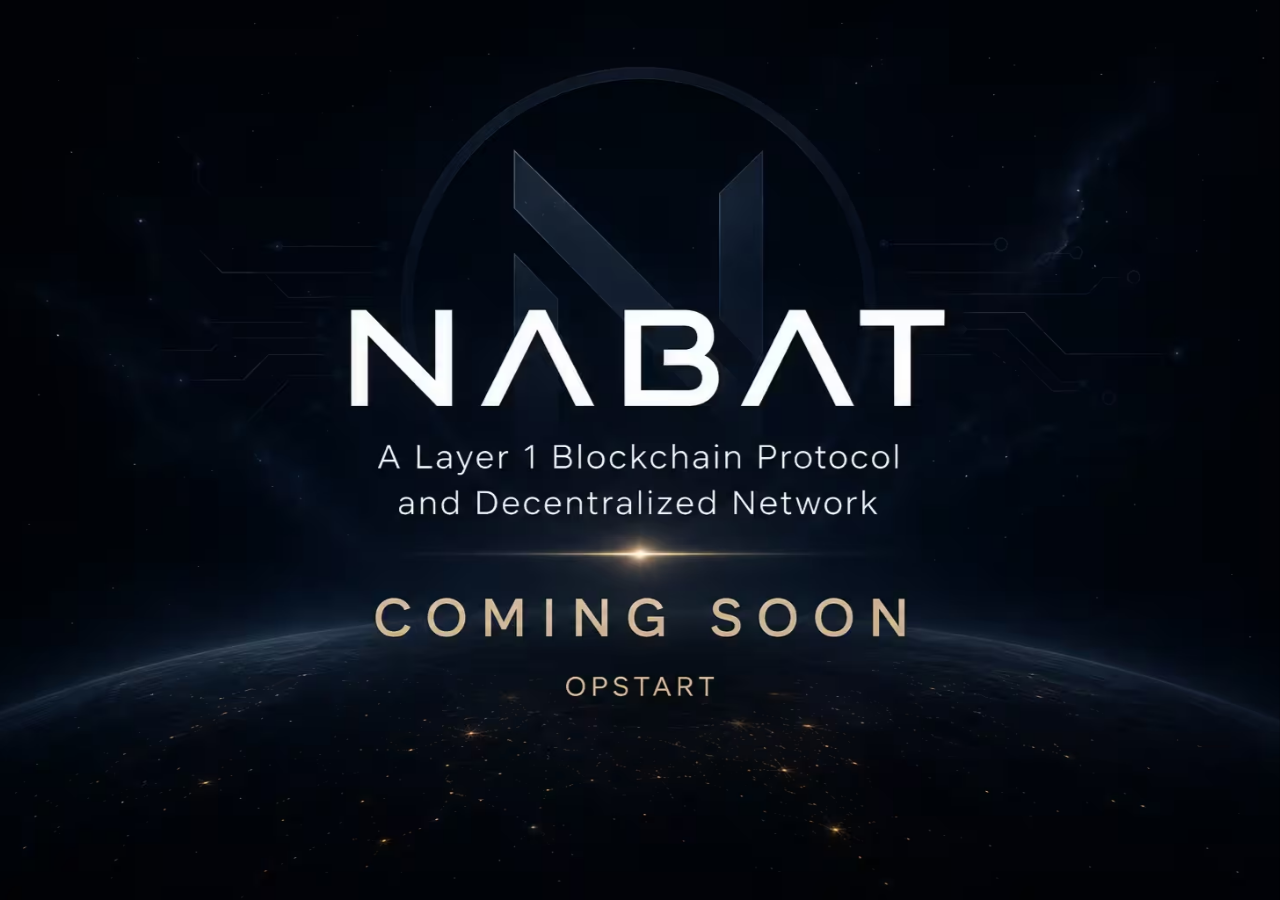
==== index.html @ c61ab837 "New fil structure" ====
<!DOCTYPE html>
<html lang="da">

<head>
  <meta charset="UTF-8">
  <meta name="viewport" content="width=device-width, initial-scale=1.0">
  <title>NABAT</title>
  <meta name="description" content="NABAT is a Layer 1 blockchain in development focused on scalable PoS infrastructure and modular architecture">
  
  <style>
    html, body {
      height: 100%;
    }
    
    body {
      margin: 0;
      min-height: 100vh;
      overflow: hidden;
      font-family: Arial, sans-serif;
      color: white;
      background: black;
    }
    
    .bg {
      position: fixed;
      top: 0;
      left: 0;
      width: 100%;
      height: 100%;
      object-fit: cover;
    }
    
    /*.content {
      position: absolute;
      top: 50%;
      left: 50%;
      transform: translate(-50%, -50%);
      text-align: center;
      z-index: 2;
    }*/
    
    h1 {
      font-size: 48px;
      margin: 0;
      letter-spacing: 2px;
    }
    
    p {
      font-size: 20px;
      opacity: 0.8;
    }
    
    /*.tag {
      margin-top: 20px;
      font-size: 14px;
      opacity: 0.6;
      letter-spacing: 1px;
    }*/
    
  </style>
</head>

<body>

<picture>
  <source srcset="background.avif" type="image/avif">
  <source srcset="background.webp" type="image/webp">
  <img class="bg" src="background.png" alt="NABAT blockchain landing page baggrund">
</picture>

  <!--
<div class="content">
  <h1>NABAT</h1>
  <p>Layer 1 Blockchain in development</p>
  <div class="tag">PoS • WASM • Modular architecture</div>
</div>
  -->

</body>
</html>
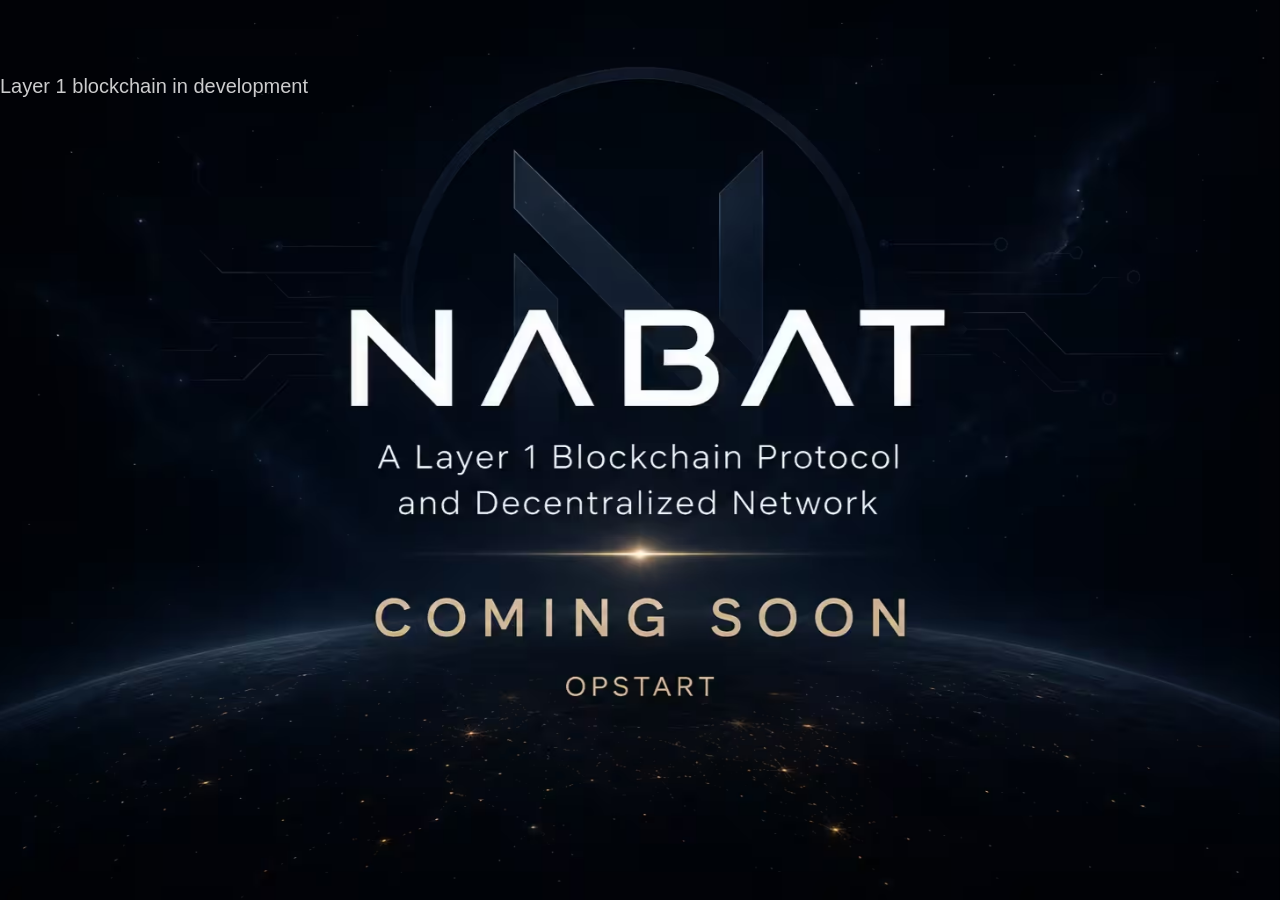
==== commit 7a648391: "Add OG image for social preview" ====
--- a/index.html
+++ b/index.html
@@ -1,72 +1,42 @@
 <!DOCTYPE html>
-<html lang="da">
+<html lang="en">
 
 <head>
   <meta charset="UTF-8">
-  <meta name="viewport" content="width=device-width, initial-scale=1.0">
-  <title>NABAT</title>
-  <meta name="description" content="NABAT is a Layer 1 blockchain in development focused on scalable PoS infrastructure and modular architecture">
+  <meta name="viewport" content="width=device-width, initial-scale=1.0">  
+  <meta name="description" content="NABAT is a Layer 1 blockchain in development focused on scalable Proof-of-Stake infrastructure and modular architecture">
+     
+  <link rel="stylesheet" href="css/style.css">  
+  <title>NABAT - Layer 1 Blockchain in Development</title>
+
+
+
   
-  <style>
-    html, body {
-      height: 100%;
-    }
-    
-    body {
-      margin: 0;
-      min-height: 100vh;
-      overflow: hidden;
-      font-family: Arial, sans-serif;
-      color: white;
-      background: black;
-    }
-    
-    .bg {
-      position: fixed;
-      top: 0;
-      left: 0;
-      width: 100%;
-      height: 100%;
-      object-fit: cover;
-    }
-    
-    /*.content {
-      position: absolute;
-      top: 50%;
-      left: 50%;
-      transform: translate(-50%, -50%);
-      text-align: center;
-      z-index: 2;
-    }*/
-    
-    h1 {
-      font-size: 48px;
-      margin: 0;
-      letter-spacing: 2px;
-    }
-    
-    p {
-      font-size: 20px;
-      opacity: 0.8;
-    }
-    
-    /*.tag {
-      margin-top: 20px;
-      font-size: 14px;
-      opacity: 0.6;
-      letter-spacing: 1px;
-    }*/
-    
-  </style>
+  <meta property="og:title" content="NABAT - Layer 1 Blockchain">
+  <meta property="og:description" content="A scalable Proof-of-Stake Layer 1 blockchain in development">
+  <meta property="og:image" content="https://nabat.network/images/og-image.png">
+  <meta property="og:type" content="website">
+  <meta property="og:url" content="https://nabat.network">
+
 </head>
 
 <body>
 
+<header></header>
+<main></main>
+<footer></footer>
+
+
+
+
 <picture>
-  <source srcset="background.avif" type="image/avif">
-  <source srcset="background.webp" type="image/webp">
-  <img class="bg" src="background.png" alt="NABAT blockchain landing page baggrund">
+  <source srcset="images/background.avif" type="image/avif">
+  <source srcset="images/background.webp" type="image/webp">
+  <img class="bg" src="images/background.png" alt="NABAT Layer 1 blockchain background">
 </picture>
+
+<h1>NABAT</h1>
+<p>Layer 1 blockchain in development</p>
 
   <!--
 <div class="content">
@@ -77,4 +47,5 @@
   -->
 
 </body>
+
 </html>
--- a/css/style.css
+++ b/css/style.css
@@ -0,0 +1,48 @@
+   html, body {
+      height: 100%;
+    }
+    
+    body {
+      margin: 0;
+      min-height: 100vh;
+      overflow: hidden;
+      font-family: Arial, sans-serif;
+      color: white;
+      background: black;
+    }
+    
+    .bg {
+      position: fixed;
+      top: 0;
+      left: 0;
+      width: 100%;
+      height: 100%;
+      object-fit: cover;
+    }
+    
+    /*.content {
+      position: absolute;
+      top: 50%;
+      left: 50%;
+      transform: translate(-50%, -50%);
+      text-align: center;
+      z-index: 2;
+    }*/
+    
+    h1 {
+      font-size: 48px;
+      margin: 0;
+      letter-spacing: 2px;
+    }
+    
+    p {
+      font-size: 20px;
+      opacity: 0.8;
+    }
+    
+    /*.tag {
+      margin-top: 20px;
+      font-size: 14px;
+      opacity: 0.6;
+      letter-spacing: 1px;
+    }*/
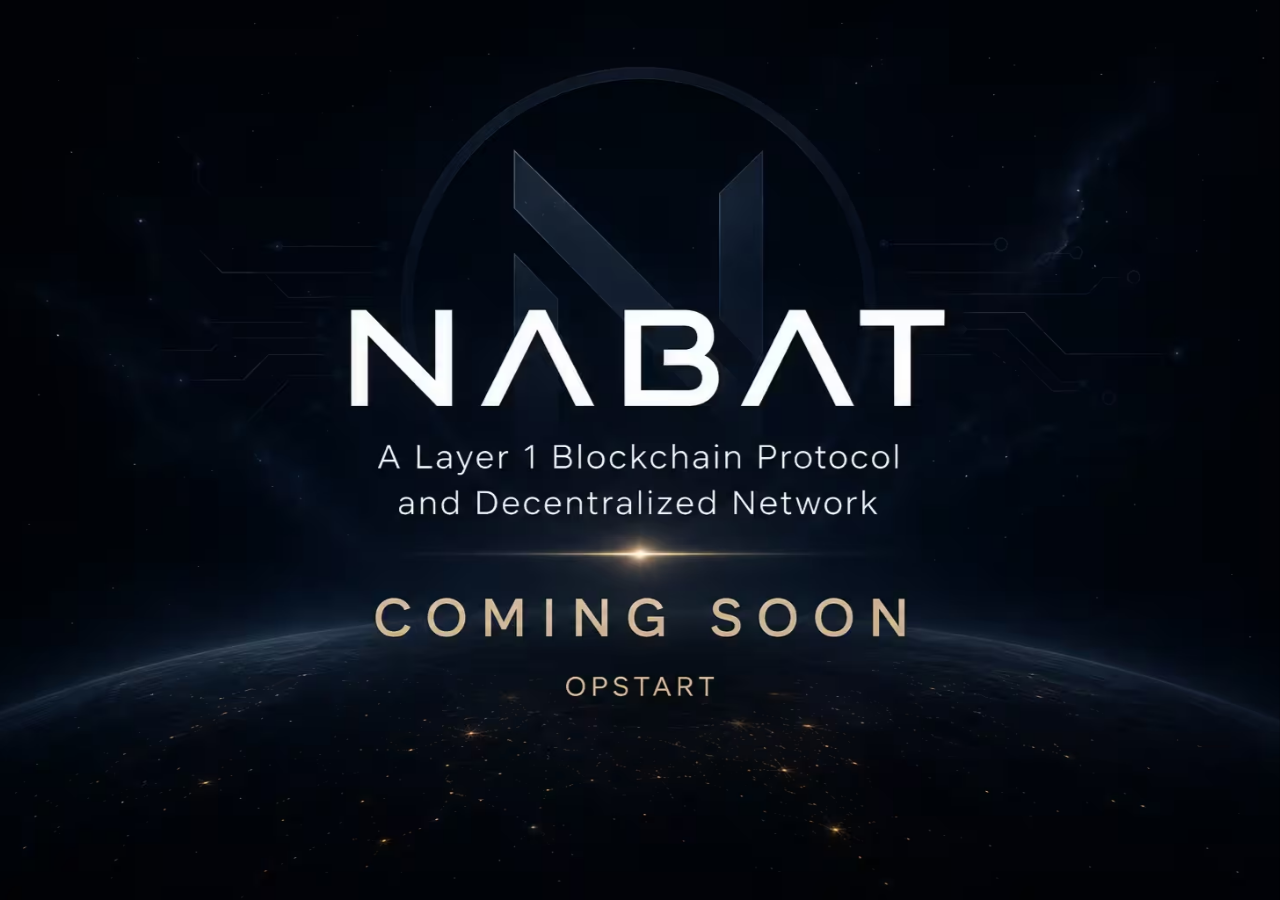
==== commit 67c14c80: "H1 text removed" ====
--- a/index.html
+++ b/index.html
@@ -5,46 +5,43 @@
   <meta charset="UTF-8">
   <meta name="viewport" content="width=device-width, initial-scale=1.0">  
   <meta name="description" content="NABAT is a Layer 1 blockchain in development focused on scalable Proof-of-Stake infrastructure and modular architecture">
-     
-  <link rel="stylesheet" href="css/style.css">  
-  <title>NABAT - Layer 1 Blockchain in Development</title>
-
-
-
-  
+    
   <meta property="og:title" content="NABAT - Layer 1 Blockchain">
   <meta property="og:description" content="A scalable Proof-of-Stake Layer 1 blockchain in development">
-  <meta property="og:image" content="https://nabat.network/images/og-image.png">
+  <meta property="og:image" content="https://nabat.network/images/og-image.webp">
   <meta property="og:type" content="website">
   <meta property="og:url" content="https://nabat.network">
+  <meta property="og:site_name" content="NABAT">
+
+  <meta name="theme-color" content="#000000">
+    
+  <meta name="apple-mobile-web-app-title" content="Nabat" />
+  <link rel="icon" type="image/png" href="/favicon/favicon-96x96.png" sizes="96x96" />
+  <link rel="icon" type="image/svg+xml" href="/favicon/favicon.svg" />
+  <link rel="shortcut icon" href="/favicon/favicon.ico" />
+  <link rel="apple-touch-icon" sizes="180x180" href="/favicon/apple-touch-icon.png" />
+  <link rel="manifest" href="/favicon/site.webmanifest" />
+
+  <link rel="stylesheet" href="css/style.css">  
+
+  <title>NABAT - Layer 1 Blockchain in Development</title>
 
 </head>
 
 <body>
-
-<header></header>
-<main></main>
-<footer></footer>
-
-
-
-
-<picture>
-  <source srcset="images/background.avif" type="image/avif">
-  <source srcset="images/background.webp" type="image/webp">
-  <img class="bg" src="images/background.png" alt="NABAT Layer 1 blockchain background">
-</picture>
-
-<h1>NABAT</h1>
-<p>Layer 1 blockchain in development</p>
+  <picture>
+    <source srcset="images/background.avif" type="image/avif">
+    <source srcset="images/background.webp" type="image/webp">
+    <img class="bg" src="images/background.png" alt="NABAT Layer 1 blockchain background">
+  </picture>
 
   <!--
-<div class="content">
-  <h1>NABAT</h1>
-  <p>Layer 1 Blockchain in development</p>
-  <div class="tag">PoS • WASM • Modular architecture</div>
-</div>
-  -->
+  <div class="content">
+    <h1>NABAT</h1>
+    <p>Layer 1 Blockchain in development</p>
+    <div class="tag">PoS • WASM • Modular architecture</div>
+  </div>
+    -->
 
 </body>
 
